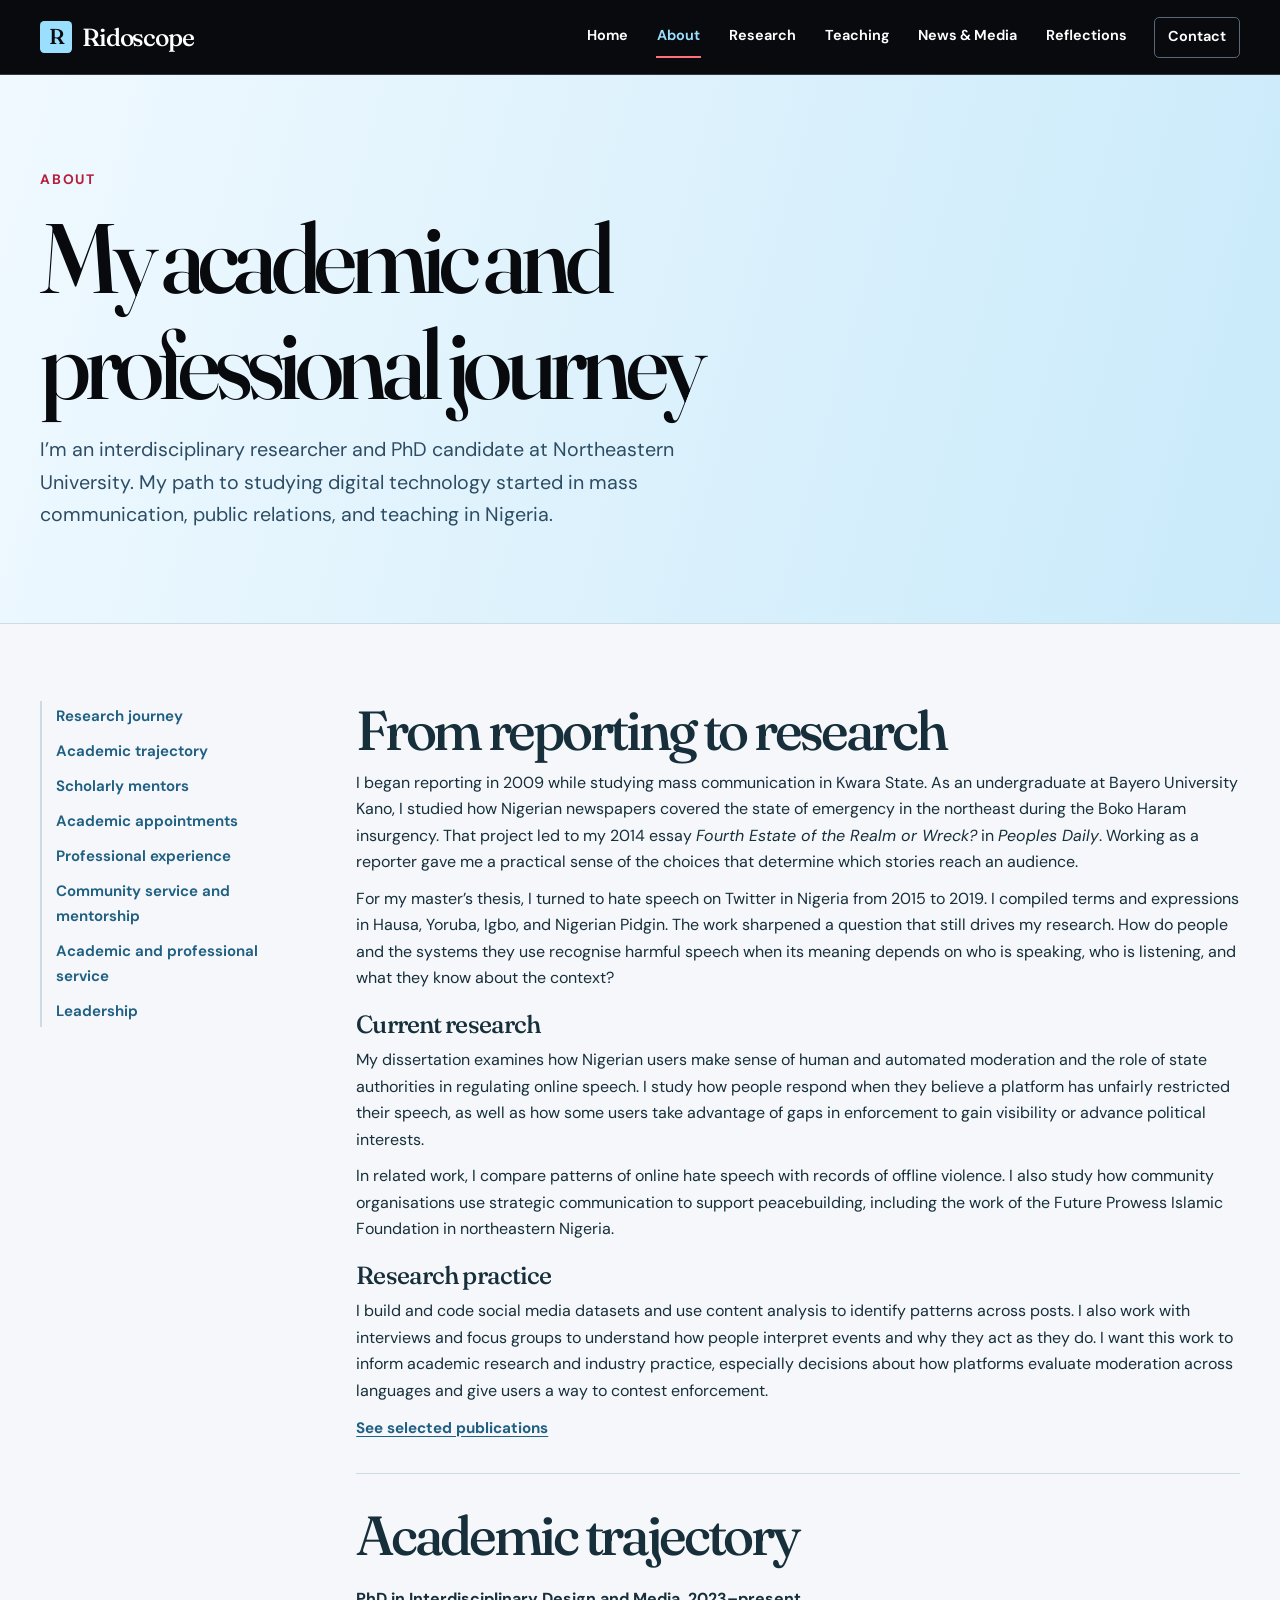
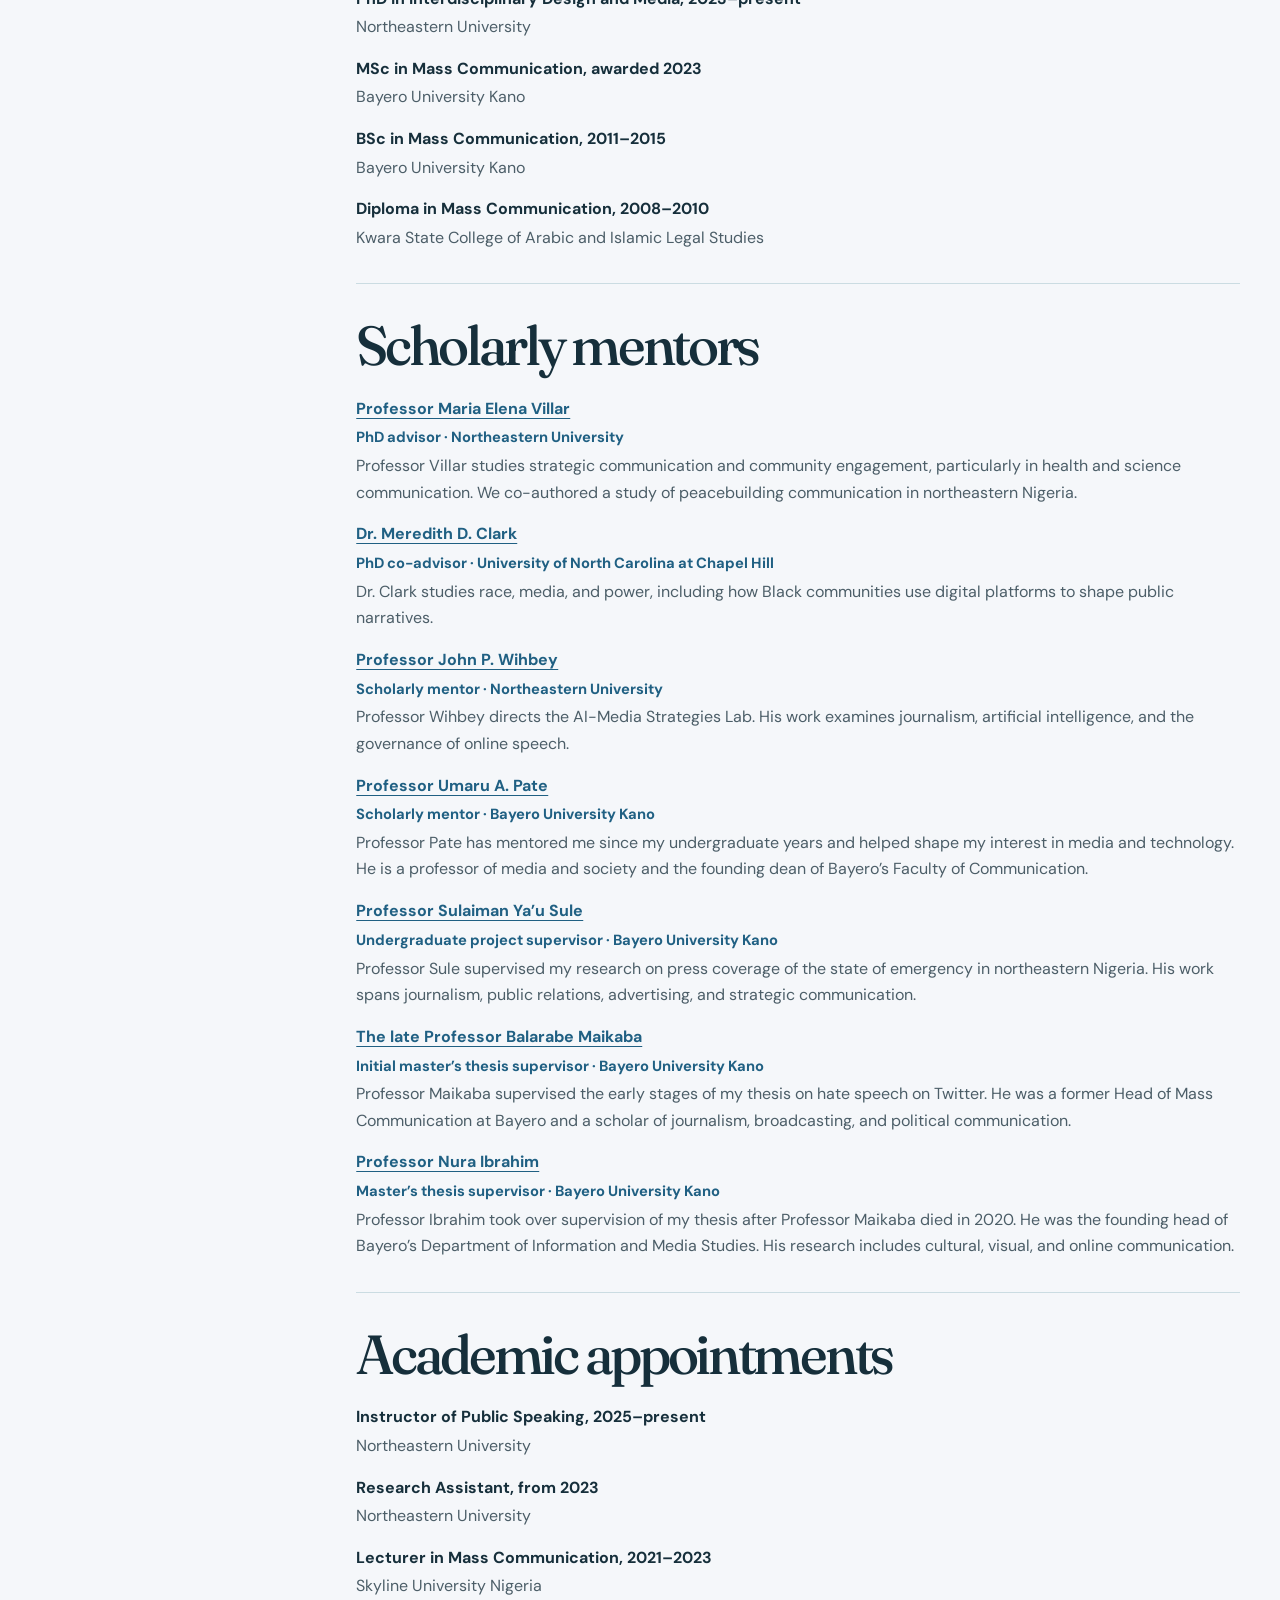
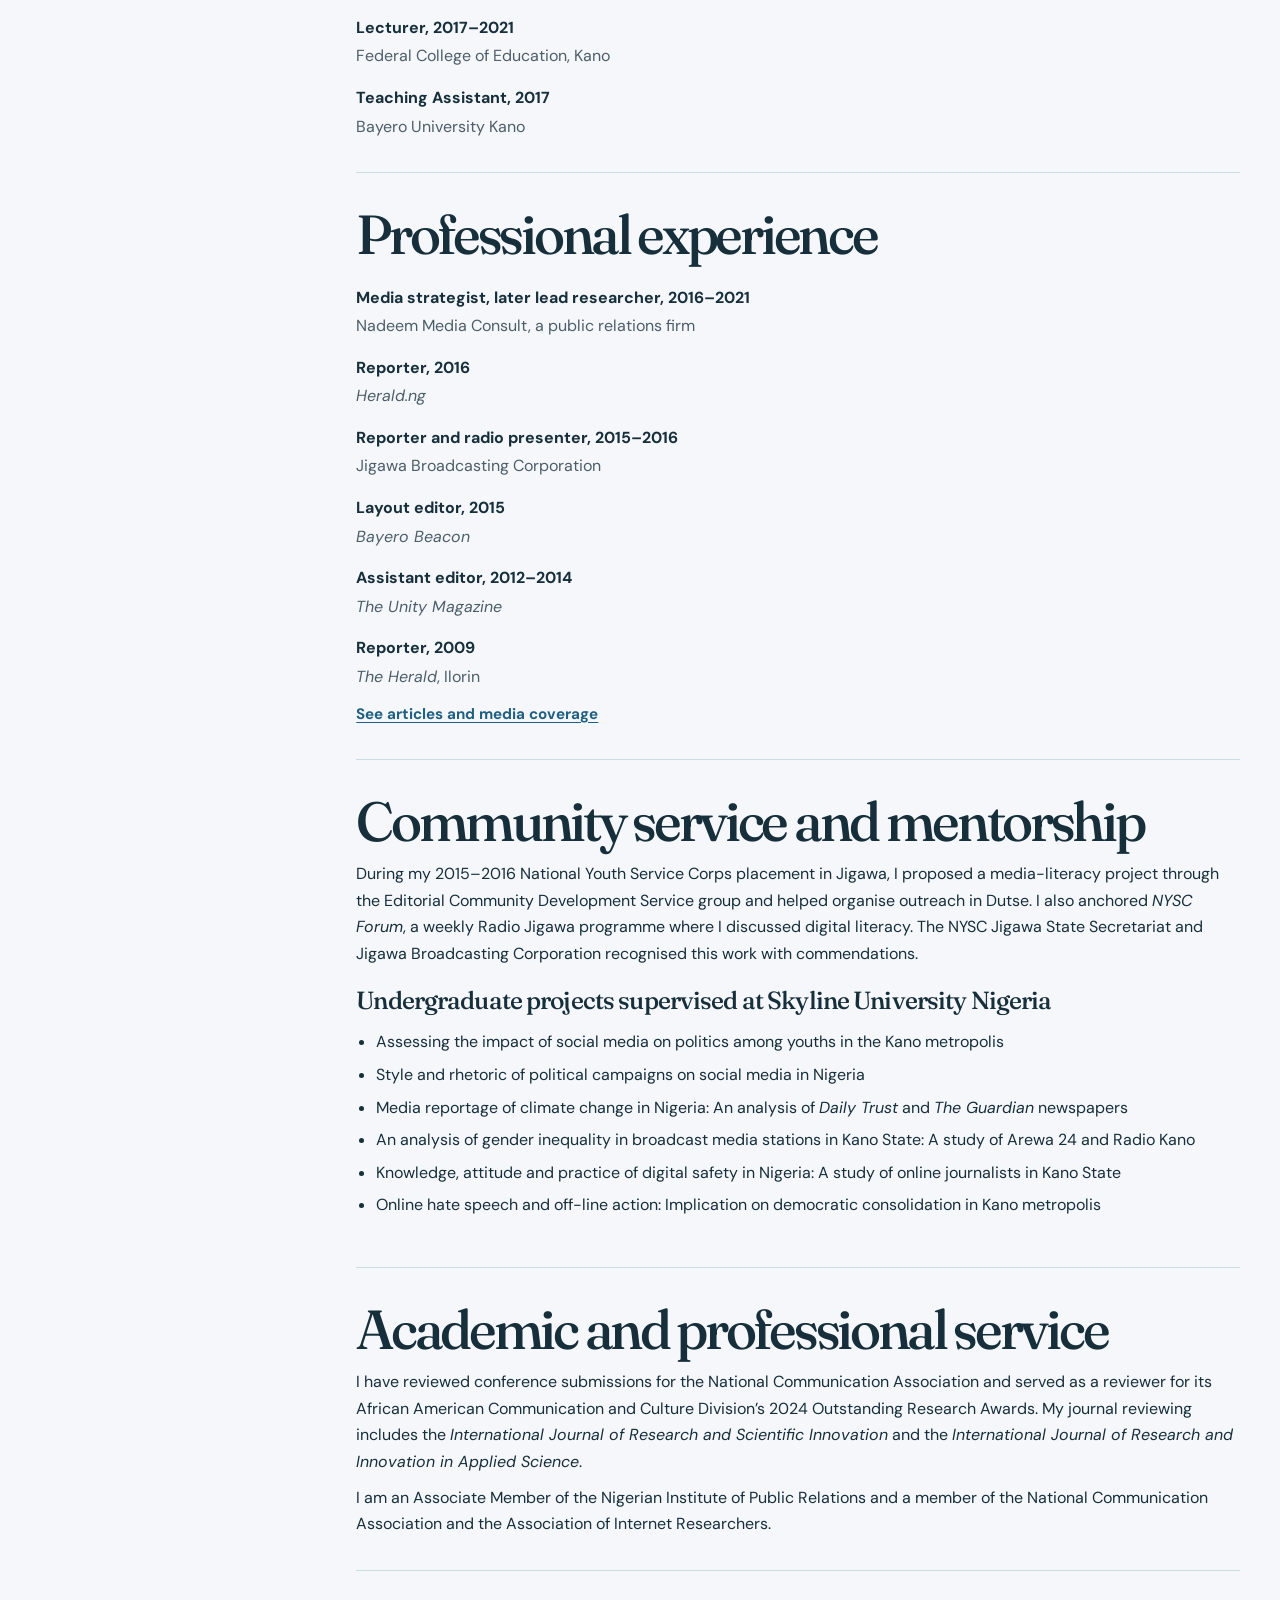
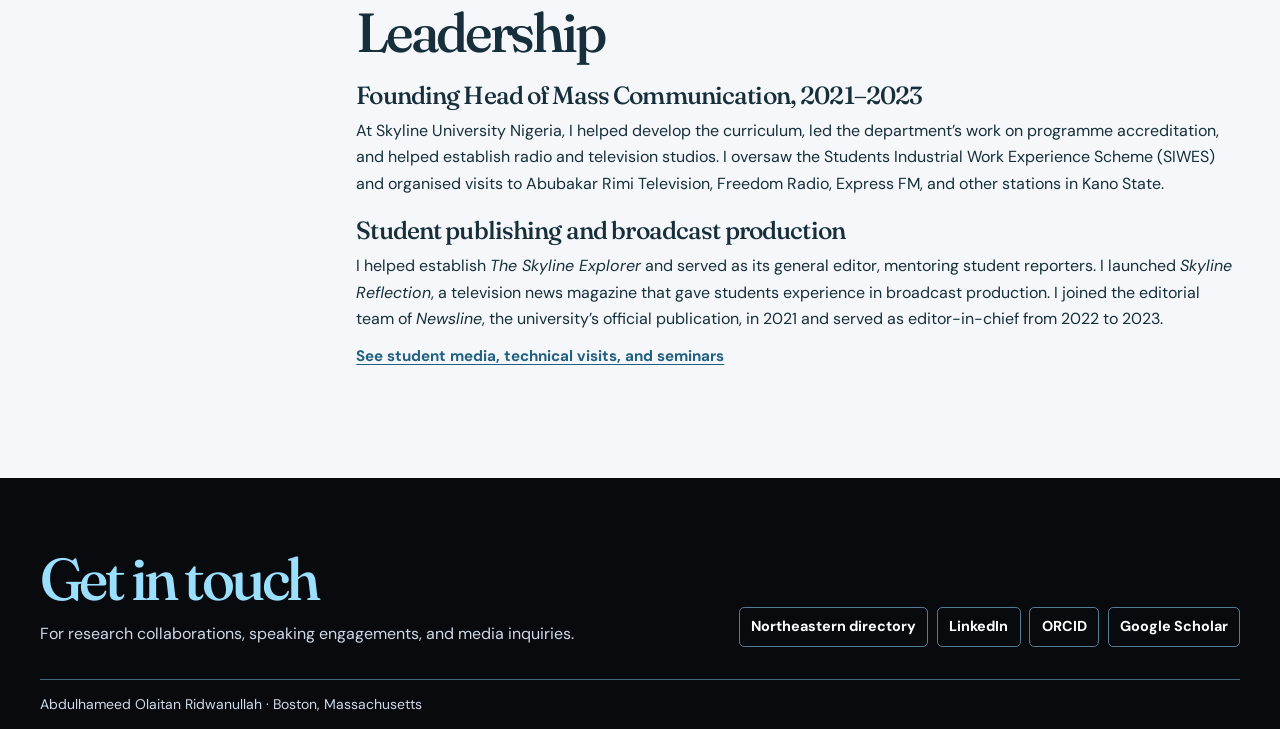
==== about.html @ 8df563c8 "Add files via upload" ====
<!doctype html>
<html lang="en">
<head>
  <meta charset="utf-8">
  <meta name="viewport" content="width=device-width, initial-scale=1">
  <meta name="description" content="Academic journey, mentors, professional experience, undergraduate supervision, and leadership of Abdulhameed Olaitan Ridwanullah.">
  <meta name="theme-color" content="#0c2834">
  <title>About | Abdulhameed Olaitan Ridwanullah</title>
  <link rel="preconnect" href="https://fonts.googleapis.com">
  <link rel="preconnect" href="https://fonts.gstatic.com" crossorigin>
  <link rel="stylesheet" href="https://fonts.googleapis.com/css2?family=DM+Sans:wght@400;500;600;700&family=Fraunces:opsz,wght@9..144,500;9..144,600&display=swap">
  <link rel="stylesheet" href="assets/site.css">
</head>
<body>
  <a class="skip" href="#main-content">Skip to content</a>
  <header class="site-header" id="top">
    <div class="wrap header-row">
      <a class="brand" href="index.html"><span class="brand-mark" aria-hidden="true">R</span><span>Ridoscope</span></a>
      <nav class="site-nav" aria-label="Primary navigation">
        <a href="index.html">Home</a>
<a href="about.html" aria-current="page">About</a>
<a href="research.html">Research</a>
<a href="teaching.html">Teaching</a>
<a href="media.html">News &amp; Media</a>
        <a href="reflections.html">Reflections</a>
        <a class="nav-contact" href="#contact">Contact</a>
      </nav>
    </div>
  </header>
  <main id="main-content" tabindex="-1">
    <div class="page-intro"><div class="wrap">
      <p class="eyebrow">About</p>
      <h1>My academic and professional journey</h1>
      <p class="intro-copy">I’m an interdisciplinary researcher and PhD candidate at Northeastern University. My path to studying digital technology started in mass communication, public relations, and teaching in Nigeria.</p>
    </div></div>
    <div class="wrap profile-layout">
      <nav class="profile-menu" aria-label="On this page">
        
      <a href="#research-journey">Research journey</a>
      <a href="#academic-trajectory">Academic trajectory</a>
      <a href="#scholarly-mentors">Scholarly mentors</a>
      <a href="#academic-appointments">Academic appointments</a>
      <a href="#professional-experience">Professional experience</a>
      <a href="#community-mentorship">Community service and mentorship</a>
      <a href="#academic-service">Academic and professional service</a>
      <a href="#leadership">Leadership</a>
    
      </nav>
      <div class="about-page" id="about-page">
        <section id="research-journey" aria-labelledby="journey-heading">
      <h2 id="journey-heading">From reporting to research</h2>
      <p>I began reporting in 2009 while studying mass communication in Kwara State. As an undergraduate at Bayero University Kano, I studied how Nigerian newspapers covered the state of emergency in the northeast during the Boko Haram insurgency. That project led to my 2014 essay <cite>Fourth Estate of the Realm or Wreck?</cite> in <cite>Peoples Daily</cite>. Working as a reporter gave me a practical sense of the choices that determine which stories reach an audience.</p>
      <p>For my master’s thesis, I turned to hate speech on Twitter in Nigeria from 2015 to 2019. I compiled terms and expressions in Hausa, Yoruba, Igbo, and Nigerian Pidgin. The work sharpened a question that still drives my research. How do people and the systems they use recognise harmful speech when its meaning depends on who is speaking, who is listening, and what they know about the context?</p>
      <h3>Current research</h3>
      <p>My dissertation examines how Nigerian users make sense of human and automated moderation and the role of state authorities in regulating online speech. I study how people respond when they believe a platform has unfairly restricted their speech, as well as how some users take advantage of gaps in enforcement to gain visibility or advance political interests.</p>
      <p>In related work, I compare patterns of online hate speech with records of offline violence. I also study how community organisations use strategic communication to support peacebuilding, including the work of the Future Prowess Islamic Foundation in northeastern Nigeria.</p>
      <h3>Research practice</h3>
      <p>I build and code social media datasets and use content analysis to identify patterns across posts. I also work with interviews and focus groups to understand how people interpret events and why they act as they do. I want this work to inform academic research and industry practice, especially decisions about how platforms evaluate moderation across languages and give users a way to contest enforcement.</p>
      <a class="text-link" href="research.html#publications">See selected publications</a>
    </section><section id="academic-trajectory" aria-labelledby="education-heading">
      <h2 id="education-heading">Academic trajectory</h2>
      <dl class="about-records">
        <dt>PhD in Interdisciplinary Design and Media, 2023–present</dt>
        <dd>Northeastern University</dd>
        <dt>MSc in Mass Communication, awarded 2023</dt>
        <dd>Bayero University Kano</dd>
        <dt>BSc in Mass Communication, 2011–2015</dt>
        <dd>Bayero University Kano</dd>
        <dt>Diploma in Mass Communication, 2008–2010</dt>
        <dd>Kwara State College of Arabic and Islamic Legal Studies</dd>
      </dl>
    </section><section id="scholarly-mentors" aria-labelledby="mentors-heading">
      <h2 id="mentors-heading">Scholarly mentors</h2>
      <dl class="about-records">
        <dt><a href="https://camd.northeastern.edu/people/maria-elena-villar/">Professor Maria Elena Villar</a></dt>
        <dd><p class="about-role">PhD advisor · Northeastern University</p><p>Professor Villar studies strategic communication and community engagement, particularly in health and science communication. We co-authored a study of peacebuilding communication in northeastern Nigeria.</p></dd>
        <dt><a href="https://www.meredithdclark.com/aboutmdc">Dr. Meredith D. Clark</a></dt>
        <dd><p class="about-role">PhD co-advisor · University of North Carolina at Chapel Hill</p><p>Dr. Clark studies race, media, and power, including how Black communities use digital platforms to shape public narratives.</p></dd>
        <dt><a href="https://camd.northeastern.edu/people/john-p-wihbey/">Professor John P. Wihbey</a></dt>
        <dd><p class="about-role">Scholarly mentor · Northeastern University</p><p>Professor Wihbey directs the AI-Media Strategies Lab. His work examines journalism, artificial intelligence, and the governance of online speech.</p></dd>
        <dt><a href="https://lectureseries.wscij.org/18th-wole-soyinka-centre-media-lecture-series-speakers-page/">Professor Umaru A. Pate</a></dt>
        <dd><p class="about-role">Scholarly mentor · Bayero University Kano</p><p>Professor Pate has mentored me since my undergraduate years and helped shape my interest in media and technology. He is a professor of media and society and the founding dean of Bayero’s Faculty of Communication.</p></dd>
        <dt><a href="https://fcm.buk.edu.ng/mass_communication_staff">Professor Sulaiman Ya’u Sule</a></dt>
        <dd><p class="about-role">Undergraduate project supervisor · Bayero University Kano</p><p>Professor Sule supervised my research on press coverage of the state of emergency in northeastern Nigeria. His work spans journalism, public relations, advertising, and strategic communication.</p></dd>
        <dt><a href="https://buk.edu.ng/sites/default/files/bulletin/2020/may_1st_friday_2020_no_11.pdf">The late Professor Balarabe Maikaba</a></dt>
        <dd><p class="about-role">Initial master’s thesis supervisor · Bayero University Kano</p><p>Professor Maikaba supervised the early stages of my thesis on hate speech on Twitter. He was a former Head of Mass Communication at Bayero and a scholar of journalism, broadcasting, and political communication.</p></dd>
        <dt><a href="https://fcm.buk.edu.ng/node/89">Professor Nura Ibrahim</a></dt>
        <dd><p class="about-role">Master’s thesis supervisor · Bayero University Kano</p><p>Professor Ibrahim took over supervision of my thesis after Professor Maikaba died in 2020. He was the founding head of Bayero’s Department of Information and Media Studies. His research includes cultural, visual, and online communication.</p></dd>
      </dl>
    </section><section id="academic-appointments" aria-labelledby="appointments-heading">
      <h2 id="appointments-heading">Academic appointments</h2>
      <dl class="about-records">
        <dt>Instructor of Public Speaking, 2025–present</dt>
        <dd>Northeastern University</dd>
        <dt>Research Assistant, from 2023</dt>
        <dd>Northeastern University</dd>
        <dt>Lecturer in Mass Communication, 2021–2023</dt>
        <dd>Skyline University Nigeria</dd>
        <dt>Lecturer, 2017–2021</dt>
        <dd>Federal College of Education, Kano</dd>
        <dt>Teaching Assistant, 2017</dt>
        <dd>Bayero University Kano</dd>
      </dl>
    </section><section id="professional-experience" aria-labelledby="professional-heading">
      <h2 id="professional-heading">Professional experience</h2>
      <dl class="about-records">
        <dt>Media strategist, later lead researcher, 2016–2021</dt>
        <dd>Nadeem Media Consult, a public relations firm</dd>
        <dt>Reporter, 2016</dt>
        <dd><cite>Herald.ng</cite></dd>
        <dt>Reporter and radio presenter, 2015–2016</dt>
        <dd>Jigawa Broadcasting Corporation</dd>
        <dt>Layout editor, 2015</dt>
        <dd><cite>Bayero Beacon</cite></dd>
        <dt>Assistant editor, 2012–2014</dt>
        <dd><cite>The Unity Magazine</cite></dd>
        <dt>Reporter, 2009</dt>
        <dd><cite>The Herald</cite>, Ilorin</dd>
      </dl>
      <a class="text-link" href="media.html#news-media">See articles and media coverage</a>
    </section><section id="community-mentorship" aria-labelledby="community-heading">
      <h2 id="community-heading">Community service and mentorship</h2>
      <p>During my 2015–2016 National Youth Service Corps placement in Jigawa, I proposed a media-literacy project through the Editorial Community Development Service group and helped organise outreach in Dutse. I also anchored <cite>NYSC Forum</cite>, a weekly Radio Jigawa programme where I discussed digital literacy. The NYSC Jigawa State Secretariat and Jigawa Broadcasting Corporation recognised this work with commendations.</p>
      <h3>Undergraduate projects supervised at Skyline University Nigeria</h3>
      <ul>
        <li>Assessing the impact of social media on politics among youths in the Kano metropolis</li>
        <li>Style and rhetoric of political campaigns on social media in Nigeria</li>
        <li>Media reportage of climate change in Nigeria: An analysis of <cite>Daily Trust</cite> and <cite>The Guardian</cite> newspapers</li>
        <li>An analysis of gender inequality in broadcast media stations in Kano State: A study of Arewa 24 and Radio Kano</li>
        <li>Knowledge, attitude and practice of digital safety in Nigeria: A study of online journalists in Kano State</li>
        <li>Online hate speech and off-line action: Implication on democratic consolidation in Kano metropolis</li>
      </ul>
    </section><section id="academic-service" aria-labelledby="service-heading">
      <h2 id="service-heading">Academic and professional service</h2>
      <p>I have reviewed conference submissions for the National Communication Association and served as a reviewer for its African American Communication and Culture Division’s 2024 Outstanding Research Awards. My journal reviewing includes the <cite>International Journal of Research and Scientific Innovation</cite> and the <cite>International Journal of Research and Innovation in Applied Science</cite>.</p>
      <p>I am an Associate Member of the Nigerian Institute of Public Relations and a member of the National Communication Association and the Association of Internet Researchers.</p>
    </section><section id="leadership" aria-labelledby="leadership-heading">
      <h2 id="leadership-heading">Leadership</h2>
      <h3>Founding Head of Mass Communication, 2021–2023</h3>
      <p>At Skyline University Nigeria, I helped develop the curriculum, led the department’s work on programme accreditation, and helped establish radio and television studios. I oversaw the Students Industrial Work Experience Scheme (SIWES) and organised visits to Abubakar Rimi Television, Freedom Radio, Express FM, and other stations in Kano State.</p>
      <h3>Student publishing and broadcast production</h3>
      <p>I helped establish <cite>The Skyline Explorer</cite> and served as its general editor, mentoring student reporters. I launched <cite>Skyline Reflection</cite>, a television news magazine that gave students experience in broadcast production. I joined the editorial team of <cite>Newsline</cite>, the university’s official publication, in 2021 and served as editor-in-chief from 2022 to 2023.</p>
      <a class="text-link" href="teaching.html#media-projects">See student media, technical visits, and seminars</a>
    </section>
      </div>
    </div>
  </main>
  <footer class="contact" id="contact" aria-labelledby="contact-heading">
    <div class="wrap">
      <div class="contact-grid">
        <div>
          <h2 id="contact-heading">Get in touch</h2>
          <p>For research collaborations, speaking engagements, and media inquiries.</p>
        </div>
        <div class="contact-links">
          <a href="https://camd.northeastern.edu/people/abdulhameed-ridwanullah/">Northeastern directory</a>
          <a href="https://www.linkedin.com/in/abdulhameed-ridwanullah-anipr-89919175/">LinkedIn</a>
          <a href="https://orcid.org/0000-0002-1211-8335">ORCID</a>
          <a href="https://scholar.google.com/citations?user=ANlG218AAAAJ">Google Scholar</a>
        </div>
      </div>
      <p class="footer-note">Abdulhameed Olaitan Ridwanullah <span aria-hidden="true">·</span> Boston, Massachusetts</p>
    </div>
  </footer>
</body>
</html>
---- assets/site.css ----
:root {
  color-scheme: light;
  --paper: #f5f7fa;
  --white: #fff;
  --ink: #162f3b;
  --muted: #4c5e68;
  --night: #080a0e;
  --night-panel: #141c28;
  --light-on-dark: #cfdae6;
  --accent: #9bdfff;
  --link: #206083;
  --wash: #e2f2f9;
  --line: #cbdce2;
  --sky-background: #c9eafa;
  --red: #b51f3c;
  --red-hover: #981731;
  --red-on-dark: #ff707c;
  --slate: #91a5bb;
  --display: "Fraunces", Georgia, serif;
  --body: "DM Sans", Aptos, "Segoe UI", sans-serif;
  --max-width: 77rem;
}

*, *::before, *::after { box-sizing: border-box; }
html { scroll-margin-top: 1rem; }
body { margin: 0; background: var(--paper); color: var(--ink); font: 1rem/1.66 var(--body); }
img { display: block; max-width: 100%; height: auto; }
h1, h2, h3, h4, h5, p, figure { margin: 0; }
h1, h2, h3, h4, h5 { font-family: var(--display); font-weight: 500; line-height: 1.08; }
h1 { font-size: clamp(3.25rem, 7.7vw, 7rem); letter-spacing: -.065em; }
h2 { font-size: clamp(2.4rem, 4.6vw, 4.4rem); letter-spacing: -.06em; }
h3 { font-size: clamp(1.55rem, 2.5vw, 2.12rem); letter-spacing: -.035em; }
h4 { font-size: clamp(1.25rem, 2.1vw, 1.62rem); letter-spacing: -.025em; }
h5 { font: 700 1rem/1.35 var(--body); }
a { color: var(--link); text-underline-offset: .22em; }
a:hover { text-decoration-thickness: 2px; }
:focus-visible { outline: 2px solid currentColor; outline-offset: 4px; }
[id] { scroll-margin-top: 1.15rem; }
.wrap { width: min(var(--max-width), calc(100% - 5rem)); margin-inline: auto; }
.skip { position: absolute; z-index: 4; top: 1rem; left: 1rem; padding: .6rem 1rem; background: var(--accent); color: var(--ink); transform: translateY(-200%); }
.skip:focus { transform: translateY(0); }
.site-header { background: var(--night); color: var(--white); border-bottom: 1px solid #313944; }
.header-row { display: flex; justify-content: space-between; align-items: center; gap: 1.45rem; min-height: 4.65rem; }
.brand { display: inline-flex; align-items: center; gap: .62rem; color: inherit; text-decoration: none; font: 500 1.55rem/1 var(--display); letter-spacing: -.045em; }
.brand-mark { display: grid; place-items: center; width: 2rem; height: 2rem; background: var(--accent); color: var(--night); border-radius: .26rem; font-size: 1.35rem; }
.site-nav { display: flex; flex-wrap: wrap; align-items: center; gap: .35rem clamp(.65rem, 2.1vw, 1.65rem); }
.site-nav a { display: inline-block; padding: .46rem .08rem; border-bottom: 2px solid transparent; color: var(--white); font-size: .9rem; font-weight: 650; text-decoration: none; }
.site-nav a:hover, .site-nav a[aria-current="page"] { color: var(--accent); border-color: var(--red-on-dark); }
.site-nav .nav-contact { padding-inline: .8rem; border: 1px solid #59697a; border-radius: .32rem; }
.site-nav .nav-contact:hover { border-color: var(--accent); }
.link-row, .actions { display: flex; flex-wrap: wrap; align-items: center; gap: .65rem 1.25rem; }
.button { display: inline-block; padding: .68rem 1.05rem; border: 1px solid currentColor; border-radius: .35rem; font-weight: 700; text-decoration: none; }
.button:hover { background: var(--wash); }
.button-primary { background: var(--red); border-color: var(--red); color: var(--white); }
.button-primary:hover { background: var(--red-hover); border-color: var(--red-hover); }
.button:focus-visible { outline-color: var(--accent); }
.button-quiet { color: var(--white); border-color: #71879c; background: #ffffff09; }
.button-quiet:hover { background: var(--night-panel); }
.text-link, .paper-link { font-size: .95rem; font-weight: 700; }
.arrow-link { display: inline-flex; align-items: baseline; gap: .46rem; width: fit-content; color: var(--link); font-weight: 700; }
.eyebrow { font-size: .86rem; font-weight: 700; letter-spacing: .13em; text-transform: uppercase; }
.label, .meta { font: 700 .875rem/1.45 var(--body); letter-spacing: .045em; }
.label { text-transform: uppercase; letter-spacing: .115em; }
.muted { color: var(--muted); }

.hero-panel { position: relative; isolation: isolate; overflow: hidden; background: radial-gradient(ellipse at 83% 37%, #1a3145 0, transparent 57%), var(--night); color: var(--white); }
.hero-panel::before, .hero-panel::after { position: absolute; z-index: -1; inset: auto 0 0; content: ""; pointer-events: none; }
.hero-panel::before {
  height: clamp(5rem, 11vw, 10rem);
  background: linear-gradient(90deg, #1b304848, #33567368 45%, #4c8fb681);
  clip-path: polygon(0 83%, 4% 83%, 4% 76%, 8% 76%, 8% 88%, 12% 88%, 12% 65%, 16% 65%, 16% 77%, 21% 77%, 21% 89%, 28% 89%, 28% 73%, 33% 73%, 33% 61%, 37% 61%, 37% 79%, 44% 79%, 44% 89%, 53% 89%, 53% 64%, 57% 64%, 57% 48%, 62% 48%, 62% 77%, 67% 77%, 67% 59%, 71% 59%, 71% 38%, 73% 38%, 73% 28%, 74.5% 28%, 74.5% 38%, 77% 38%, 77% 74%, 81% 74%, 81% 49%, 86% 49%, 86% 80%, 89% 80%, 89% 60%, 92% 60%, 92% 33%, 96% 33%, 96% 74%, 100% 74%, 100% 100%, 0 100%);
}
.hero-panel::after {
  height: clamp(3.2rem, 7vw, 6rem);
  background: linear-gradient(90deg, #172a42, #284561 58%, #345d7c);
  clip-path: polygon(0 89%, 6% 89%, 6% 77%, 11% 77%, 11% 90%, 23% 90%, 23% 75%, 29% 75%, 29% 93%, 42% 93%, 42% 78%, 47% 78%, 47% 89%, 55% 89%, 55% 63%, 61% 63%, 61% 78%, 66% 78%, 66% 67%, 69% 67%, 69% 49%, 75% 49%, 75% 80%, 81% 80%, 81% 62%, 84% 62%, 84% 46%, 89% 46%, 89% 69%, 93% 69%, 93% 55%, 97% 55%, 97% 76%, 100% 76%, 100% 100%, 0 100%);
}
.hero { display: grid; grid-template: "identity portrait" auto "message portrait" auto / minmax(0, 1fr) clamp(12rem, 23vw, 20.5rem); gap: .9rem clamp(2rem, 5vw, 5.15rem); align-items: center; padding-block: clamp(2rem, 4.4vw, 4.25rem); }
.hero-identity { grid-area: identity; }
.hero-message { grid-area: message; }
.hero h1 { font-size: clamp(2.85rem, 5.25vw, 5.35rem); }
.hero h1 span { display: block; }
.hero h1 span:last-child { color: var(--accent); }
.hero .eyebrow { margin-bottom: .65rem; color: var(--red-on-dark); }
.hero-role { margin-top: .75rem; color: var(--light-on-dark); font-size: 1rem; font-weight: 700; }
.hero-question { max-width: 42rem; font: 500 clamp(1.37rem, 2.6vw, 2.2rem)/1.18 var(--display); letter-spacing: -.026em; text-wrap: balance; }
.hero-intro { max-width: 43rem; margin-top: .42rem; color: var(--light-on-dark); }
.hero-focus { display: flex; align-items: baseline; gap: .7rem; margin-top: .75rem; line-height: 1.35; }
.hero-focus-label { flex: none; color: var(--slate); font-size: .875rem; font-weight: 650; }
.hero-focus-topic { min-width: 0; padding-left: .7rem; border-left: 2px solid var(--red-on-dark); color: var(--accent); font-weight: 750; }
.hero .actions { margin-top: 1.1rem; }
.hero .button { padding-block: .52rem; }
.quick-links { display: flex; flex-wrap: wrap; gap: .3rem 1.2rem; margin-top: .72rem; }
.hero .text-link { color: var(--light-on-dark); }
.hero .text-link:hover { color: var(--accent); }
.portrait { grid-area: portrait; position: relative; isolation: isolate; width: calc(100% - .45rem); justify-self: start; }
.portrait::before { position: absolute; inset: .55rem -.55rem -.55rem .55rem; z-index: -1; content: ""; border: 1px solid #447fa2; border-radius: .4rem; }
.portrait img { width: 100%; aspect-ratio: 1 / 1.08; object-fit: cover; object-position: center 35%; border: 1px solid #91b4c9; border-radius: .4rem; background: var(--night-panel); box-shadow: 0 .95rem 1.75rem #19395635; }

.interests-strip { background: #0d131c; color: var(--white); border-block: 1px solid #33475a; }
.interests-row { display: grid; grid-template-areas: "label track control"; grid-template-columns: auto minmax(0, 1fr) auto; gap: .6rem 1.25rem; align-items: center; padding-block: .7rem; }
.interests-row h2 { grid-area: label; color: var(--accent); font: 700 .875rem/1.2 var(--body); }
.interests-window { grid-area: track; }
.interests-list { display: flex; flex-wrap: wrap; gap: .3rem 1.35rem; margin: 0; padding: 0; list-style: none; }
.interests-list li { display: inline-flex; align-items: center; gap: .58rem; font-size: .9rem; font-weight: 650; }
.interests-list li::before { content: ""; width: .3rem; height: .3rem; flex: 0 0 .3rem; border-radius: 50%; background: var(--red-on-dark); }
.interests-repeat { display: none; }
.has-motion .interests-window { overflow: hidden; mask-image: linear-gradient(90deg, transparent, #000 1.15rem, #000 calc(100% - 1.15rem), transparent); }
.has-motion .interests-track { display: flex; width: max-content; animation: research-interest-scroll 34s linear infinite; }
.has-motion .interests-list { display: flex; flex: none; flex-wrap: nowrap; gap: 1.65rem; padding-right: 1.65rem; white-space: nowrap; }
.is-paused .interests-track, .interests-window:hover .interests-track { animation-play-state: paused; }
@keyframes research-interest-scroll { to { transform: translateX(-50%); } }
.motion-toggle { grid-area: control; min-width: 8rem; padding: .32rem .55rem; border: 1px solid #64899b; border-radius: .35rem; background: transparent; color: var(--white); cursor: pointer; font: 650 .875rem/1.35 var(--body); }
.motion-toggle:hover { border-color: var(--accent); color: var(--accent); }

.section-space { padding-block: clamp(3.25rem, 6.9vw, 6.8rem); }
.section-lead { margin-bottom: clamp(1.4rem, 3.5vw, 2.65rem); }
.section-lead > p { margin-top: .7rem; max-width: 47rem; color: var(--muted); }
.section-head { display: flex; justify-content: space-between; align-items: end; gap: .7rem 1.5rem; flex-wrap: wrap; margin-bottom: 1.35rem; }
.section-head p { color: var(--muted); }
.selected-work { padding-block: clamp(2rem, 4vw, 3.65rem); }
.selected-work > h2 { margin-bottom: .9rem; font-size: clamp(1.85rem, 3.4vw, 3.35rem); }
.selected-grid { display: grid; grid-template-columns: minmax(0, 1.4fr) minmax(0, 1fr); gap: .9rem; }
.selected-piece { display: flex; flex-direction: column; align-items: flex-start; padding: clamp(1.05rem, 2.5vw, 2rem); border: 1px solid var(--line); border-top: 4px solid var(--link); border-radius: .28rem .28rem .55rem .55rem; }
.selected-paper { background: var(--white); border-top-color: var(--red); }
.selected-spotlight { background: var(--wash); border-top-color: #3883ae; }
.selected-piece .eyebrow { margin-bottom: .75rem; color: var(--link); }
.selected-piece h3 { max-width: 31ch; font-size: clamp(1.48rem, 2.9vw, 2.42rem); line-height: 1.13; }
.selected-piece h3 a { color: inherit; text-decoration: none; }
.selected-piece h3 a:hover { color: var(--link); text-decoration: underline; }
.selected-source { margin-block: .65rem 1rem; color: var(--muted); }
.selected-piece .text-link { margin-top: auto; }
.research-map { padding-block: .35rem clamp(2.2rem, 5vw, 4.7rem); }
.research-map > h2 { margin-bottom: .9rem; font-size: clamp(1.85rem, 3.4vw, 3.35rem); }
.research-map-panel { display: grid; grid-template-columns: minmax(0, 1.88fr) minmax(0, 1fr); overflow: hidden; border: 1px solid #a7c8d7; border-radius: .6rem; }
.research-map-network { position: relative; isolation: isolate; display: grid; grid-template: "platform . politics" 1fr ". center ." auto "ai . strategy" 1fr / minmax(0, 1fr) minmax(0, 1.06fr) minmax(0, 1fr); gap: .15rem .68rem; align-items: center; justify-items: center; min-height: 16.5rem; padding: 1.25rem; color: var(--white); background: radial-gradient(ellipse at center, #29576c 0%, #0c2834 68%); }
.research-map-network::before { position: absolute; z-index: -2; inset: 0; content: ""; background: radial-gradient(circle, #cbefff33 .75px, transparent 1px) 0 0 / 1.1rem 1.1rem; }
.research-map-lines { position: absolute; z-index: -1; inset: 0; width: 100%; height: 100%; pointer-events: none; }
.research-map-center { grid-area: center; width: 100%; max-width: 10.7rem; padding: .65rem .35rem; border: 1px solid #96cae3; border-radius: .42rem; background: #1e4b60; color: var(--accent); text-align: center; font: 500 clamp(1.08rem, 2vw, 1.58rem)/1.05 var(--display); }
.theme-node { width: 100%; max-width: 12rem; padding: .54rem .36rem; border: 1px solid #7696a4; border-radius: .42rem; background: #123644; color: var(--white); text-align: center; text-decoration: none; font-size: .88rem; line-height: 1.2; font-weight: 700; overflow-wrap: anywhere; }
.theme-node:hover { border-color: var(--accent); color: var(--accent); }
.theme-node[aria-current] { border-color: var(--accent); background: var(--accent); color: var(--night); }
.theme-node[aria-current]:focus-visible { outline-color: var(--accent); }
.theme-platform { grid-area: platform; }
.theme-ai { grid-area: ai; }
.theme-politics { grid-area: politics; }
.theme-strategy { grid-area: strategy; }
.research-map-detail { display: flex; flex-direction: column; justify-content: center; align-items: flex-start; padding: clamp(1.15rem, 3vw, 2.45rem); background: var(--wash); }
.research-map-detail p { margin-block: .65rem 1rem; color: var(--muted); }
.story-band { background: var(--white); border-block: 1px solid var(--line); }
.story-grid, .route-grid { display: grid; grid-template-columns: repeat(2, minmax(0, 1fr)); gap: 1rem; }
.story-grid { align-items: center; gap: 1.35rem 5rem; padding-block: clamp(2.5rem, 6vw, 5.5rem); }
.story-grid p { max-width: 42rem; margin-bottom: .9rem; color: var(--muted); font-size: 1.1rem; }
.route { padding: clamp(1.15rem, 2.9vw, 2.45rem); border: 1px solid var(--line); border-radius: .5rem; }
.route p { max-width: 35rem; margin-block: .72rem 1rem; color: var(--muted); }

.page-intro { background: linear-gradient(105deg, #f0f9ff, var(--sky-background)); color: var(--night); border-bottom: 1px solid var(--line); }
.page-intro .wrap { padding-block: clamp(3rem, 7.2vw, 6.5rem); }
.page-intro h1 { max-width: 16ch; overflow-wrap: break-word; }
.page-intro .eyebrow { margin-bottom: .9rem; color: var(--red); }
.page-intro .intro-copy { max-width: 44rem; margin-top: .95rem; color: #2d4d65; font-size: clamp(1rem, 2.3vw, 1.23rem); }
.page-intro a { color: var(--link); }
.page-intro-compact .wrap { padding-block: clamp(2rem, 5vw, 4rem); }
.page-intro-compact h1 { max-width: 22ch; font-size: clamp(2.75rem, 6.3vw, 5.4rem); }
.subnav { display: flex; flex-wrap: wrap; gap: .4rem .75rem; }
.subnav a, .about-jump a { display: inline-block; padding: .46rem .75rem; border: 1px solid var(--line); border-radius: .32rem; background: var(--white); font-size: .9rem; font-weight: 700; text-decoration: none; }
.subnav a:hover, .about-jump a:hover { background: var(--wash); }
.page-content > .wrap > .subnav { padding-block: 1.2rem; }
.page-content .section-space { padding-block: clamp(2.7rem, 5.7vw, 5rem); }
.page-content .section-space + .section-space { border-top: 1px solid var(--line); }
.page-content > .band { border-top: 1px solid var(--line); }
#mei-lab.band { background: var(--wash); }
.research-grid, .project-grid { display: grid; gap: 1rem; }
.research-grid { grid-template-columns: repeat(3, minmax(0, 1fr)); }
.project-grid { grid-template-columns: repeat(2, minmax(0, 1fr)); margin-top: 1.4rem; align-items: start; }
.research-item { min-width: 0; padding: clamp(1.2rem, 2.6vw, 2rem); border: 1px solid var(--line); border-radius: .5rem; background: var(--white); }
.research-item p { margin-top: .6rem; color: var(--muted); }
.research-item h5 { margin-top: 1.05rem; }
.research-item .text-link { display: inline-block; margin-top: .45rem; }
.research-item ul, .about-page ul { padding-inline-start: 1.25rem; }
.research-item li + li, .about-page li + li { margin-top: .38rem; }
.teaching-intro { max-width: 50rem; margin-bottom: 2rem; }
.teaching-intro p, #media-projects > .section-lead p { margin-top: .55rem; color: var(--muted); }
.teaching-gallery { align-items: stretch; gap: 1rem; }
.teaching-project { border-top: 3px solid var(--link); }
.teaching-wide { grid-column: 1 / -1; }
.teaching-gallery h4 { font-size: clamp(1.45rem, 2.5vw, 2.15rem); }
.newspaper-feature { display: grid; grid-template-columns: minmax(0, 8rem) minmax(0, 1fr); align-items: center; gap: .95rem; margin-top: 1rem; }
.newspaper-feature h5 { margin-top: 0; }
.newspaper-cover { display: block; padding: .45rem; border-radius: .35rem; background: var(--wash); }
.newspaper-cover img { width: 100%; }
.newspaper-cover:hover { background: #cee9f6; }
.research-item .screenings { display: grid; gap: .55rem; padding: 0; margin-block: .95rem 1.15rem; list-style: none; }
.research-item .screenings li + li { margin: 0; }
.screenings a { display: flex; align-items: center; gap: .75rem; padding: .6rem .75rem; border: 1px solid #bddce9; border-radius: .38rem; background: var(--wash); color: var(--ink); font-weight: 700; text-decoration: none; }
.screenings a:hover { border-color: var(--link); }
.screenings small { display: block; color: var(--muted); font-size: .875rem; font-weight: 500; }
.play-mark { display: grid; flex: 0 0 2.3rem; height: 2.3rem; place-items: center; border-radius: 50%; background: var(--night); color: var(--accent); }
.play-mark::before { content: ""; border-block: .35rem solid transparent; border-left: .54rem solid currentColor; margin-left: .13rem; }
.teaching-more { padding-bottom: clamp(2rem, 4.5vw, 4rem); }
.flyers-grid { display: grid; grid-template-columns: repeat(5, minmax(0, 1fr)); gap: .85rem; margin-top: 1.1rem; }
.flyers-grid a { display: block; }
.flyers-grid img { width: 100%; aspect-ratio: 1; object-fit: contain; border: 1px solid var(--line); border-radius: .4rem; background: #efede2; }
.flyers-grid figcaption { margin-top: .3rem; color: var(--muted); font-size: .875rem; }

.publication-list { list-style: none; margin: 1.35rem 0 0; padding: 0; border-top: 1px solid var(--line); }
.publication-list > li { display: grid; grid-template-columns: 4.35rem minmax(0, 1fr) auto; column-gap: 1.3rem; row-gap: .45rem; align-items: start; padding-block: 1.12rem; border-bottom: 1px solid var(--line); }
.publication-list > li.undated-entry > div { grid-column: 2; }
.publication-list :is(h3, h4) { font-size: clamp(1.23rem, 2.2vw, 1.66rem); line-height: 1.25; }
.publication-list p { margin-top: .35rem; color: var(--muted); font-size: .95rem; }
.publication-list time { width: fit-content; padding: .13rem .45rem; border-radius: .23rem; background: var(--wash); color: var(--link); font-weight: 700; font-size: .9rem; }
.more-publications { margin-top: 1.2rem; }
.publication-feed { margin-top: clamp(2rem, 4vw, 3.4rem); padding: clamp(1.15rem, 3vw, 2rem); border: 1px solid var(--line); border-top: 3px solid #83cbe9; border-radius: .35rem; background: var(--wash); }
.publication-feed-source, .publication-feed-status { margin-top: .55rem; color: var(--muted); font-size: .94rem; }
.publication-feed-status:empty { display: none; }

.reflections-index { padding-block: clamp(2rem, 5vw, 4.6rem); }
.reflections-index > h2 { font-size: clamp(1.85rem, 3.4vw, 3rem); }
.reflections-empty { max-width: 43rem; margin-top: 1rem; padding: 1.15rem 1.3rem; border: 1px solid var(--line); border-left: 4px solid #83cbe9; border-radius: .35rem; background: var(--wash); color: var(--muted); }
.reflection-posts:has(.reflection-post) + .reflections-empty { display: none; }
.reflection-post { max-width: 48rem; margin-top: 1.4rem; padding: clamp(1.15rem, 3.35vw, 2.4rem); border: 1px solid var(--line); border-top: 3px solid #83cbe9; border-radius: .35rem; background: var(--white); }
.reflection-post time { display: block; margin-bottom: .55rem; color: var(--link); font-size: .9rem; font-weight: 700; }
.reflection-post h3 { margin-bottom: .9rem; font-size: clamp(1.55rem, 2.8vw, 2.2rem); }
.reflection-post h3 a { color: inherit; text-decoration: none; }
.reflection-post h3 a:hover { text-decoration: underline; }
.reflection-post p + p { margin-top: 1rem; }
.media-archive, .archive-detail { margin-top: 1.15rem; }
summary { width: fit-content; cursor: pointer; color: var(--link); font-weight: 700; }

.press-index { display: grid; grid-template-columns: minmax(10.5rem, .36fr) minmax(0, 1.64fr); align-items: start; gap: clamp(1.6rem, 5.2vw, 5rem); padding-block: clamp(2.25rem, 5vw, 4.65rem); }
.press-sidebar { position: sticky; top: 1.35rem; border-left: 2px solid var(--line); padding-left: .85rem; }
.press-sidebar nav { display: grid; gap: .45rem; }
.press-sidebar a { width: fit-content; font-weight: 700; }
.press-sidebar p { margin-top: 1.15rem; color: var(--muted); font-size: .9rem; }
.press-section + .press-section { margin-top: clamp(2.8rem, 6vw, 5rem); }
.press-section h2 { font-size: clamp(1.85rem, 3.6vw, 3.2rem); }
.press-list { margin: 1.05rem 0 0; padding: 0; border-top: 2px solid var(--link); list-style: none; }
.press-list li { display: grid; grid-template-columns: 7.25rem minmax(0, 1fr); align-items: baseline; column-gap: 1rem; padding-block: .95rem; border-bottom: 1px solid var(--line); }
.press-list time { color: var(--muted); font-size: .9rem; font-variant-numeric: tabular-nums; }
.press-entry { grid-column: 2; }
.press-entry h3 { font-size: clamp(1.23rem, 2.2vw, 1.8rem); line-height: 1.16; }
.press-entry h3 a { color: var(--ink); text-decoration: none; }
.press-entry h3 a:hover { color: var(--link); text-decoration: underline; }
.press-source { margin-top: .37rem; color: var(--link); font-size: .9rem; font-weight: 700; }
.press-source cite { font-style: normal; }
.press-note { margin-top: .28rem; color: var(--muted); font-size: .925rem; }

.profile-layout { display: grid; grid-template-columns: minmax(12rem, .42fr) minmax(0, 1.55fr); gap: clamp(1.4rem, 6vw, 5rem); align-items: start; padding-block: clamp(2.75rem, 6vw, 5.25rem); }
.profile-menu { position: sticky; top: 1.15rem; display: grid; gap: .27rem; padding-left: .85rem; border-left: 2px solid var(--line); }
.profile-menu a { width: fit-content; padding-block: .18rem; font-size: .94rem; font-weight: 650; text-decoration: none; }
.profile-menu a:hover { text-decoration: underline; }
.about-page > section { padding-block: 2rem; border-top: 1px solid var(--line); }
.about-page > section:first-child { border-top: 0; padding-top: 0; }
.about-page section h2 { font-size: clamp(2.05rem, 4.3vw, 3.45rem); }
.about-page section h3 { margin-top: 1.2rem; font-size: 1.55rem; }
.about-page section p { margin-top: .6rem; }
.about-page section > .text-link { display: inline-block; margin-top: .7rem; }
.about-records { margin: 1.25rem 0 0; }
.about-records dt { margin-top: .95rem; font-weight: 700; }
.about-records dd { margin: .12rem 0 0; color: var(--muted); }
.about-records dd p { margin-top: .2rem; }
.about-role { color: var(--link); font-size: .92rem; font-weight: 700; }

.contact { background: var(--night); color: var(--white); }
.contact .wrap { padding-top: clamp(2.75rem, 5.4vw, 4.9rem); }
.contact h2 { color: var(--accent); margin-bottom: .6rem; }
.contact p { color: var(--light-on-dark); }
.contact-grid { display: grid; grid-template-columns: 1fr auto; align-items: end; gap: 1rem 3rem; padding-bottom: 2rem; }
.contact a { color: var(--white); }
.contact a:hover { color: var(--accent); }
.contact .contact-links { display: flex; flex-wrap: wrap; gap: .55rem; }
.contact-links a { padding: .43rem .7rem; border: 1px solid #547d91; border-radius: .32rem; font-size: .9rem; font-weight: 700; text-decoration: none; }
.footer-note { padding-block: .8rem; border-top: 1px solid #416777; color: var(--light-on-dark); font-size: .875rem; }

@media (max-width: 63rem) {
  .wrap { width: calc(100% - 3.5rem); }
  .hero { column-gap: 2.1rem; }
  .header-row { gap: .8rem; }
}
@media (max-width: 48rem) {
  .wrap { width: calc(100% - 2.25rem); }
  .header-row { flex-direction: column; align-items: flex-start; justify-content: center; padding-block: .85rem; gap: .5rem; }
  .hero { grid-template-columns: minmax(0, 1fr) clamp(7rem, 23vw, 11rem); }
  .hero h1 { font-size: clamp(2.45rem, 6.4vw, 3.5rem); }
  .profile-layout, .contact-grid, .research-grid, .press-index { grid-template-columns: 1fr; }
  .profile-menu { position: static; display: flex; flex-wrap: wrap; gap: .2rem .8rem; padding-left: 0; border: 0; }
  .press-sidebar { position: static; border: 0; padding-left: 0; }
  .press-sidebar nav { display: flex; flex-wrap: wrap; gap: .4rem 1rem; }
  .press-sidebar p { margin-top: .65rem; }
  .flyers-grid { grid-template-columns: repeat(3, minmax(0, 1fr)); }
  .research-map-panel { grid-template-columns: 1fr; }
}
@media (max-width: 37.5rem) {
  .selected-grid, .story-grid, .route-grid, .project-grid { grid-template-columns: 1fr; }
  .hero { grid-template: "identity portrait" auto "message message" auto / minmax(0, 1fr) clamp(3.55rem, 18vw, 6.5rem); gap: .95rem .7rem; padding-block: 1.8rem 2rem; }
  .hero-panel { background: radial-gradient(ellipse at 93% 18%, #193047 0, transparent 67%), var(--night); }
  .hero-focus { min-height: 2.7rem; }
  .hero h1 { font-size: clamp(1.85rem, 7vw, 3.5rem); overflow-wrap: anywhere; }
  .hero-role { margin-top: .48rem; font-size: .94rem; }
  .portrait { align-self: start; margin-top: .2rem; }
  .hero-question { text-wrap: pretty; }
  .interests-row { grid-template: "label control" auto "track track" auto / minmax(0, 1fr) auto; }
  .research-map-network { grid-template: "center center" auto "platform politics" auto "ai strategy" auto / repeat(2, minmax(0, 1fr)); gap: .8rem .6rem; min-height: 13rem; padding: 1rem; }
  .publication-list > li { grid-template-columns: 1fr; }
  .publication-list > li.undated-entry > div { grid-column: 1; }
  .flyers-grid { grid-template-columns: repeat(2, minmax(0, 1fr)); }
  .press-list li { grid-template-columns: 1fr; gap: .22rem; }
  .press-entry { grid-column: 1; }
  .newspaper-feature { grid-template-columns: minmax(0, 6rem) minmax(0, 1fr); }
}
@media (prefers-reduced-motion: reduce) {
  .has-motion .interests-track { animation: none; }
}
@media (prefers-reduced-motion: no-preference) {
  a { transition: color .15s ease, background-color .15s ease, border-color .15s ease; }
}
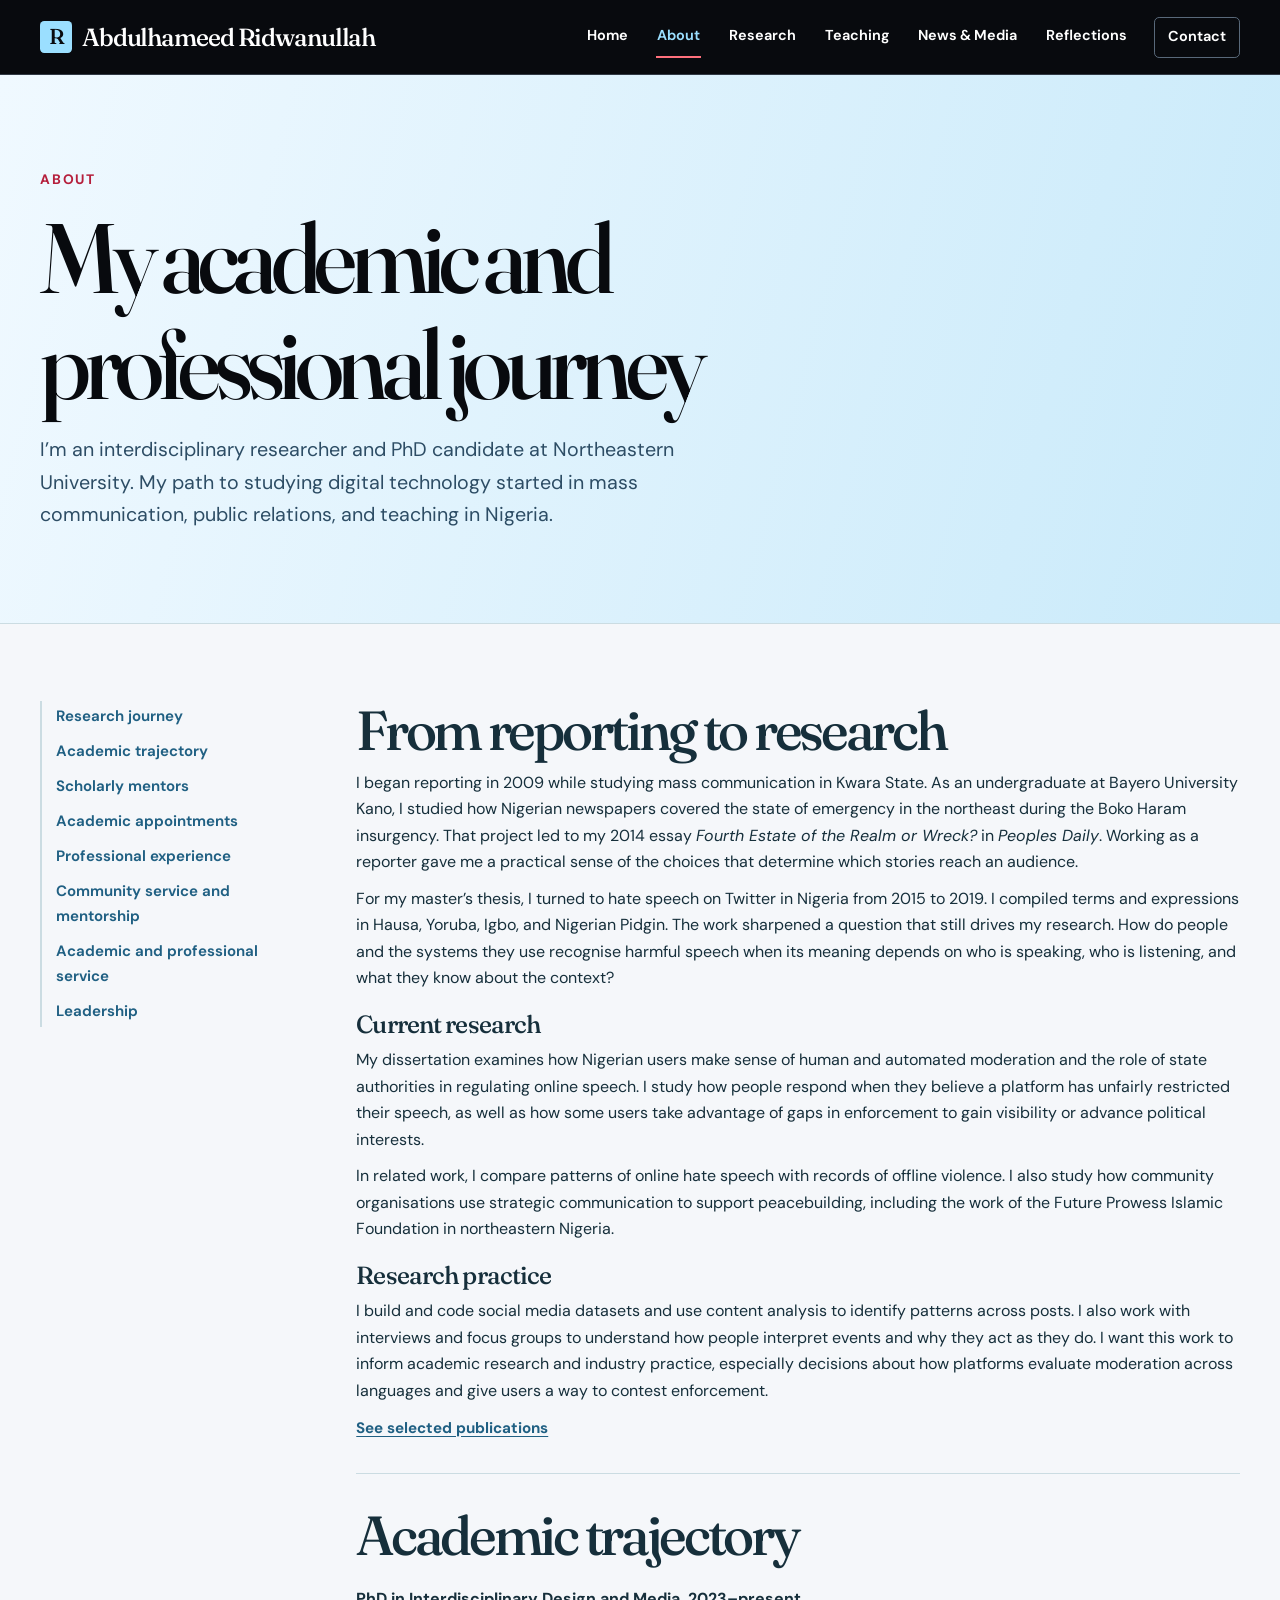
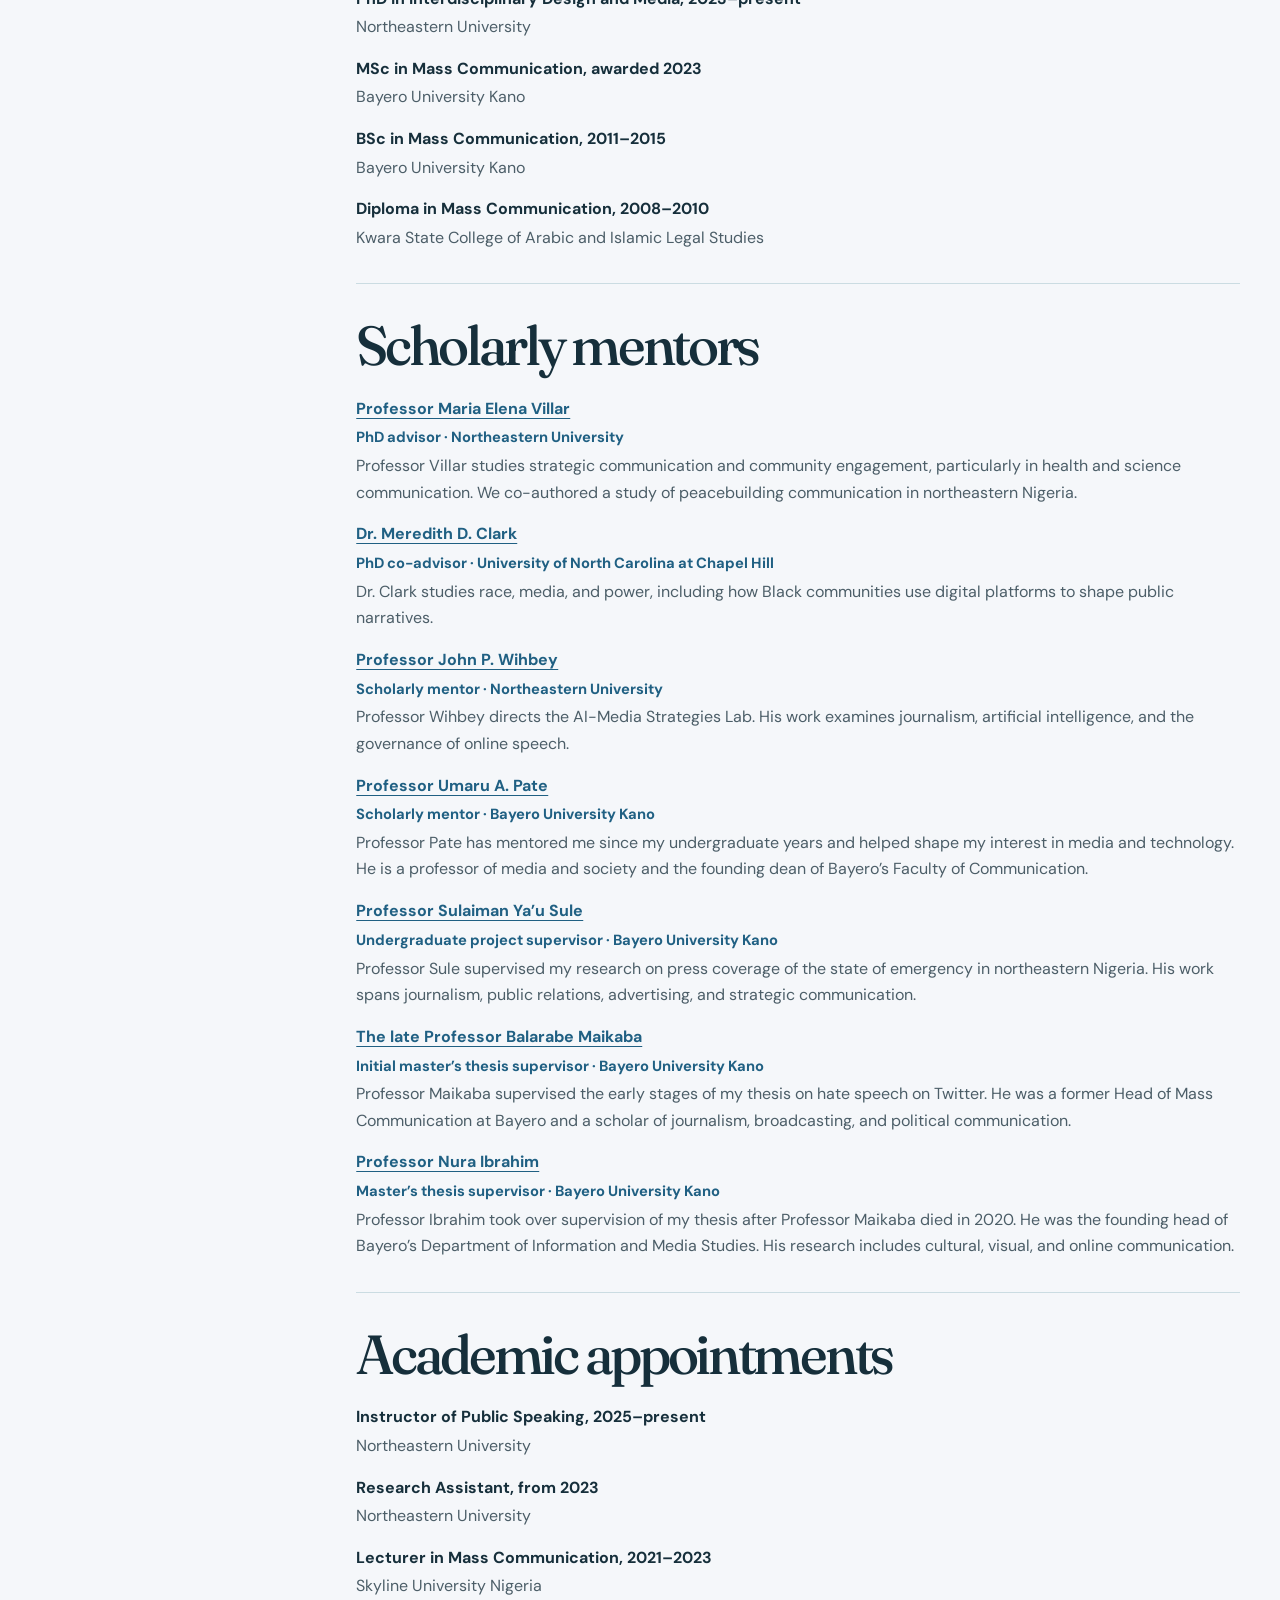
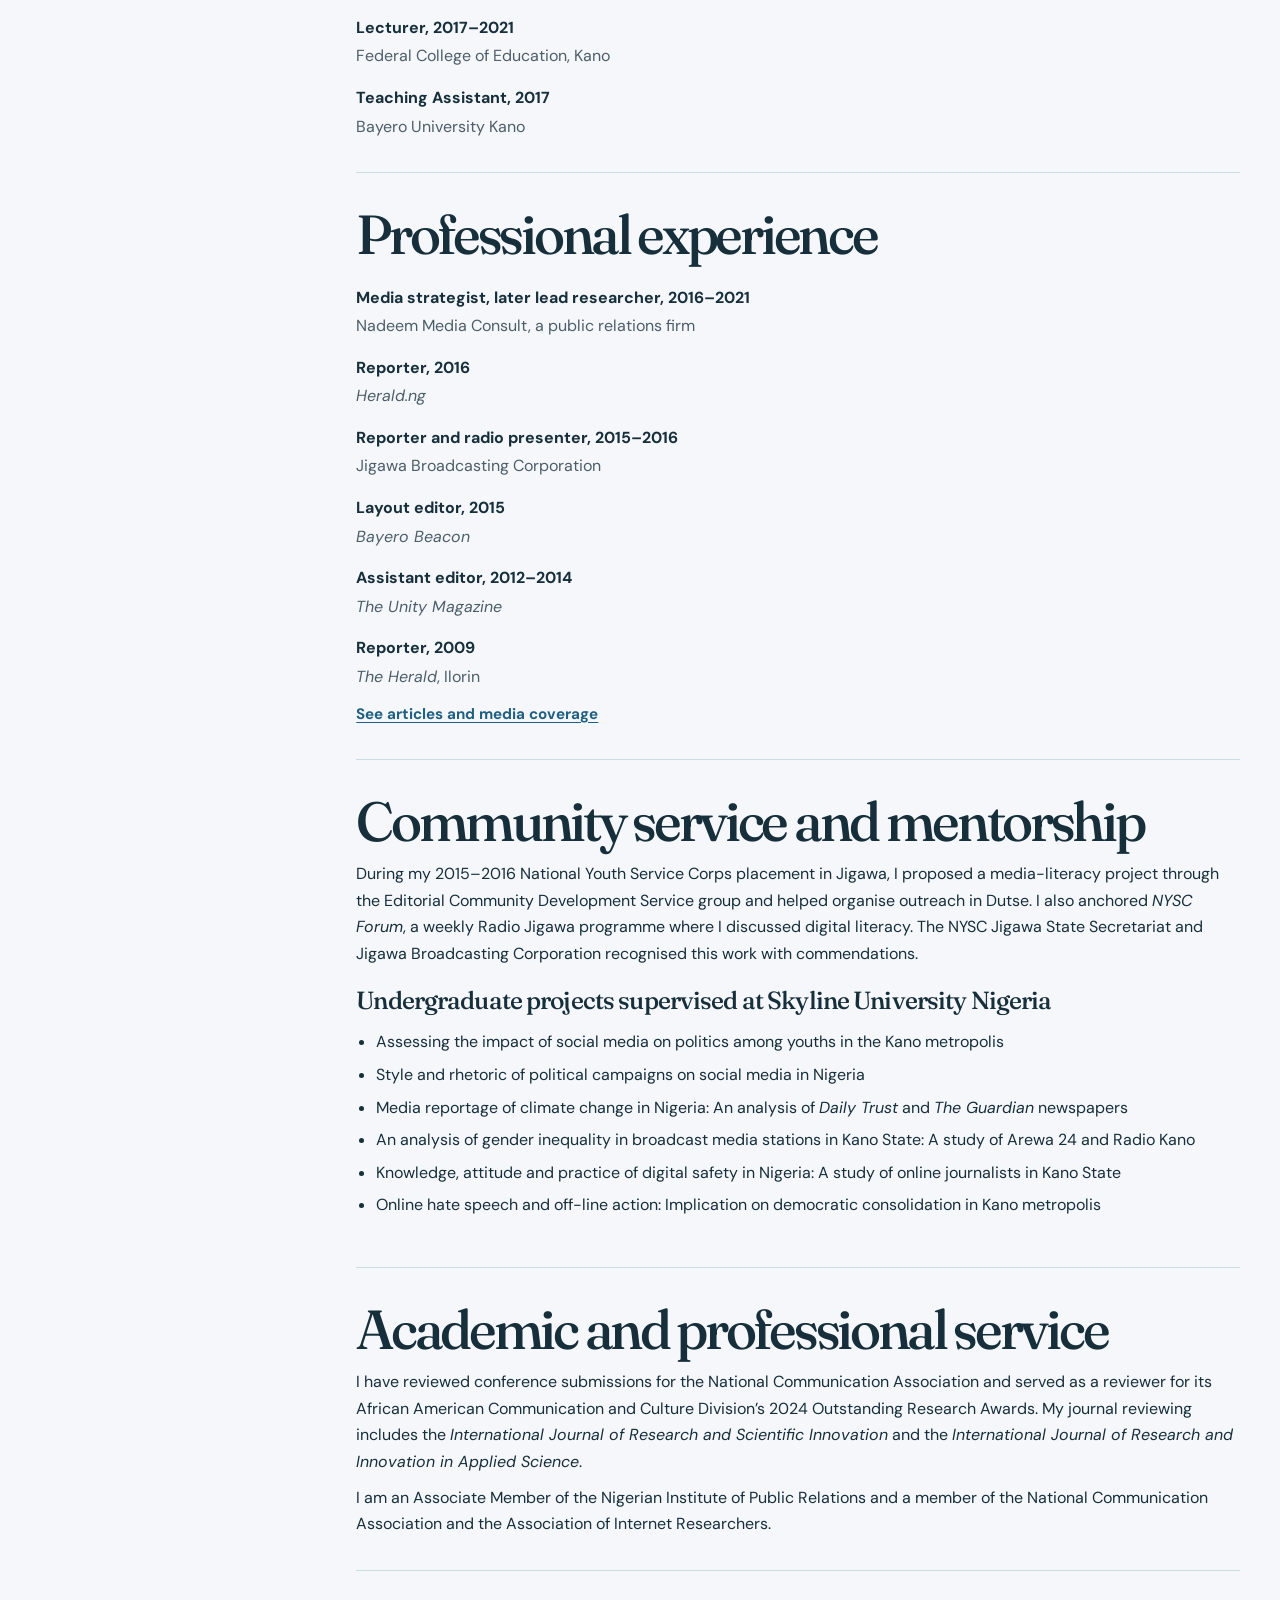
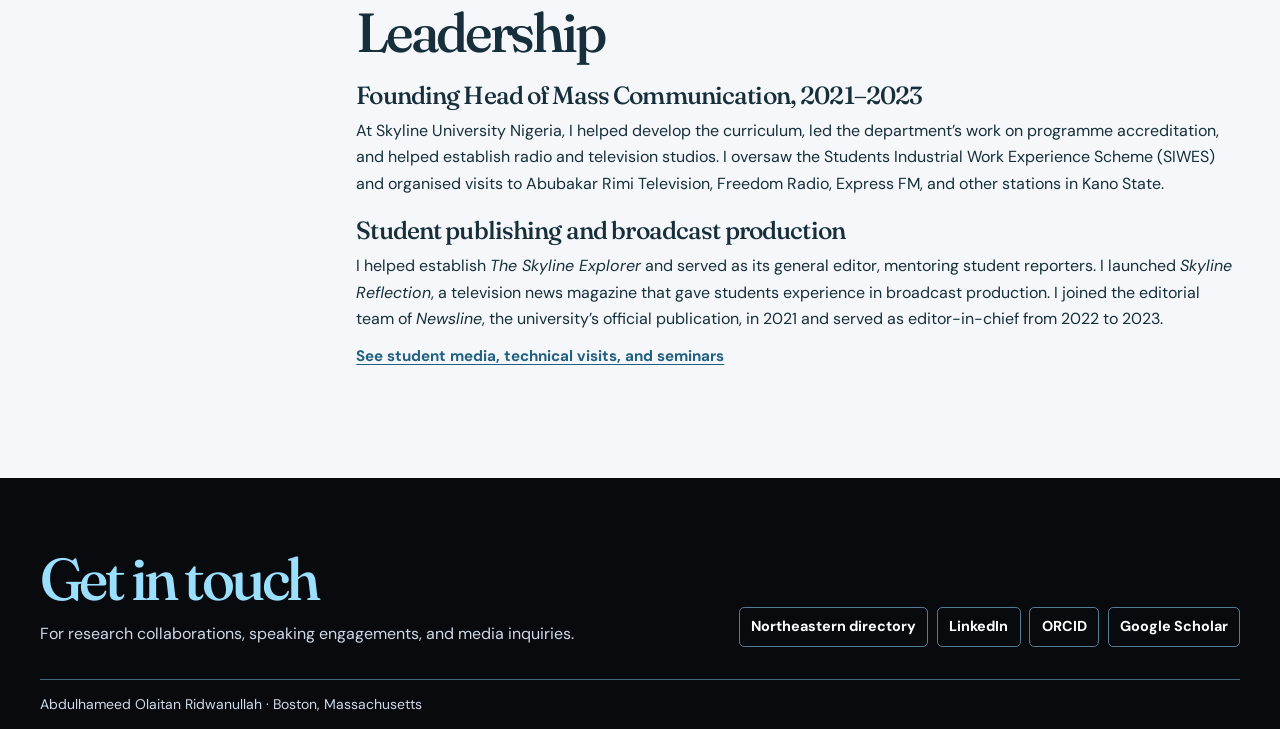
==== commit 3fed952e: "Update brand name in about.html" ====
--- a/about.html
+++ b/about.html
@@ -15,7 +15,7 @@
   <a class="skip" href="#main-content">Skip to content</a>
   <header class="site-header" id="top">
     <div class="wrap header-row">
-      <a class="brand" href="index.html"><span class="brand-mark" aria-hidden="true">R</span><span>Ridoscope</span></a>
+      <a class="brand" href="index.html"><span class="brand-mark" aria-hidden="true">R</span><span>Abdulhameed Ridwanullah</span></a>
       <nav class="site-nav" aria-label="Primary navigation">
         <a href="index.html">Home</a>
 <a href="about.html" aria-current="page">About</a>
